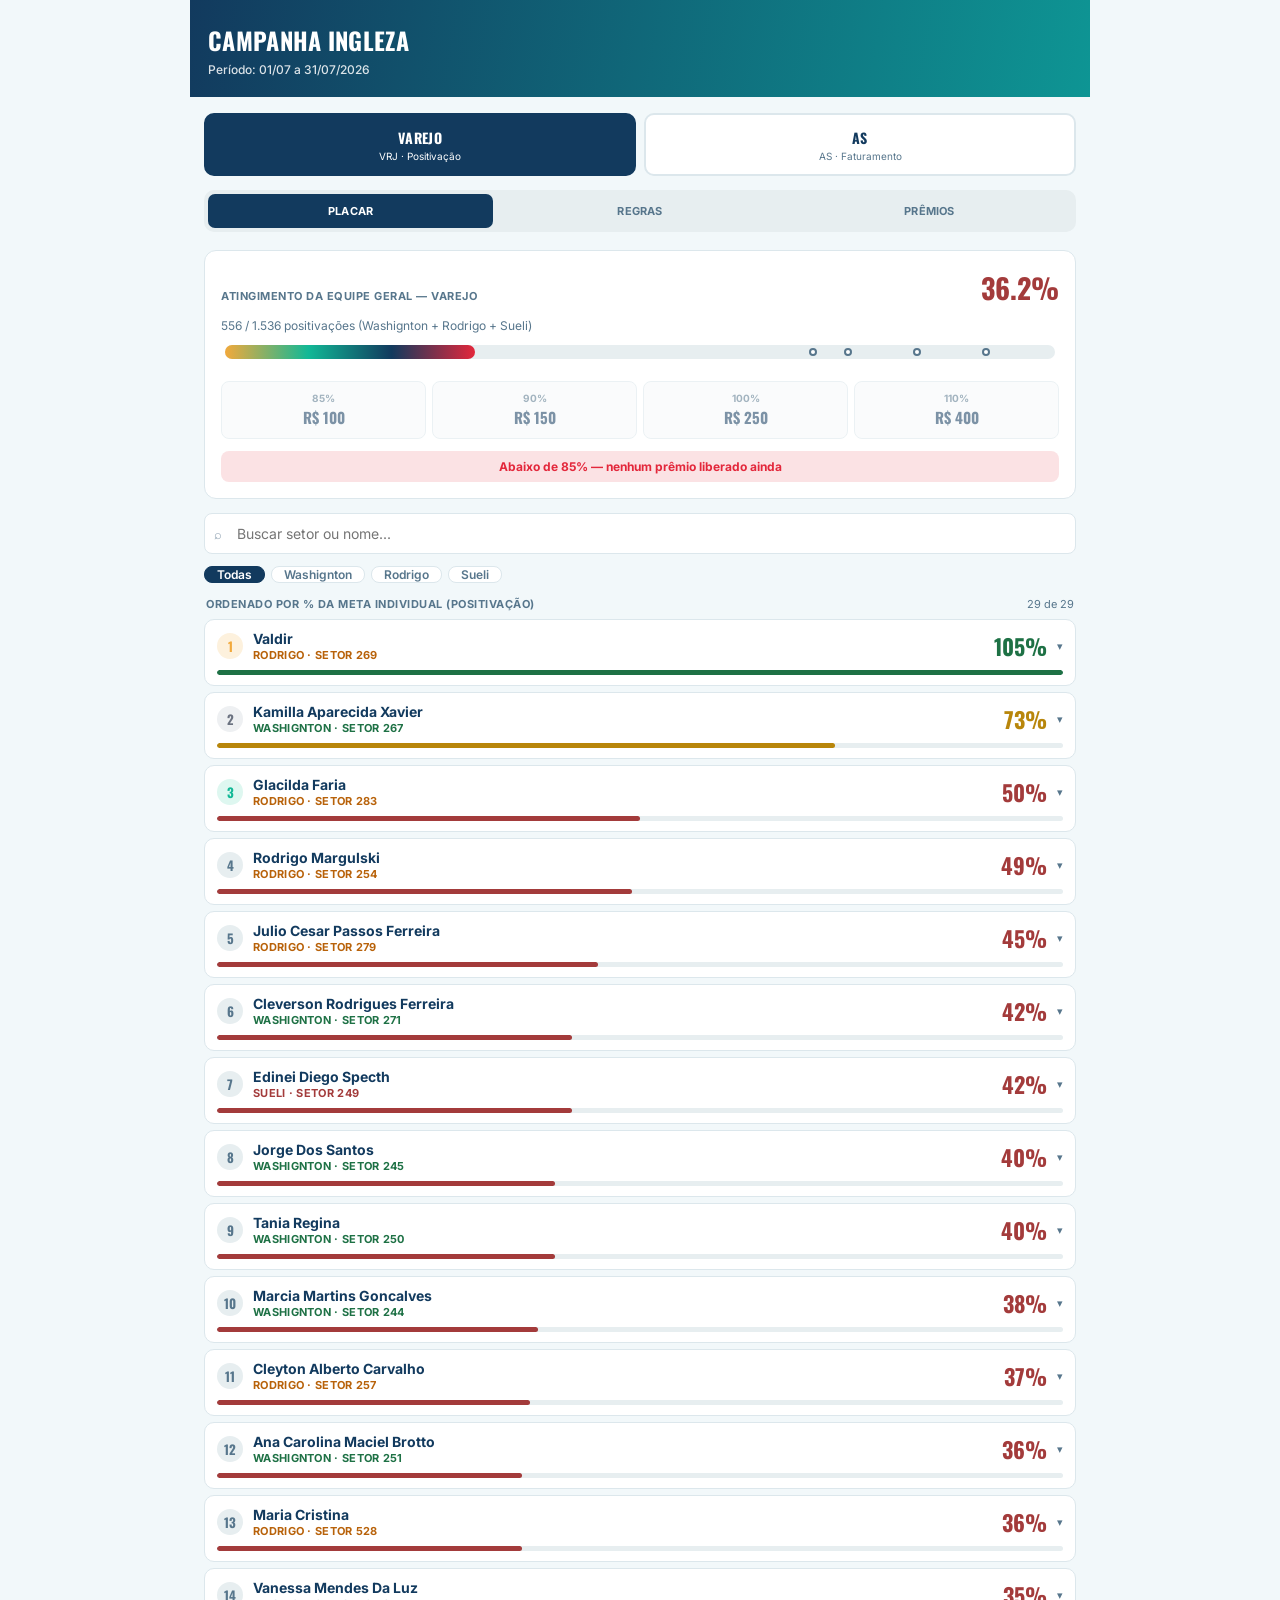
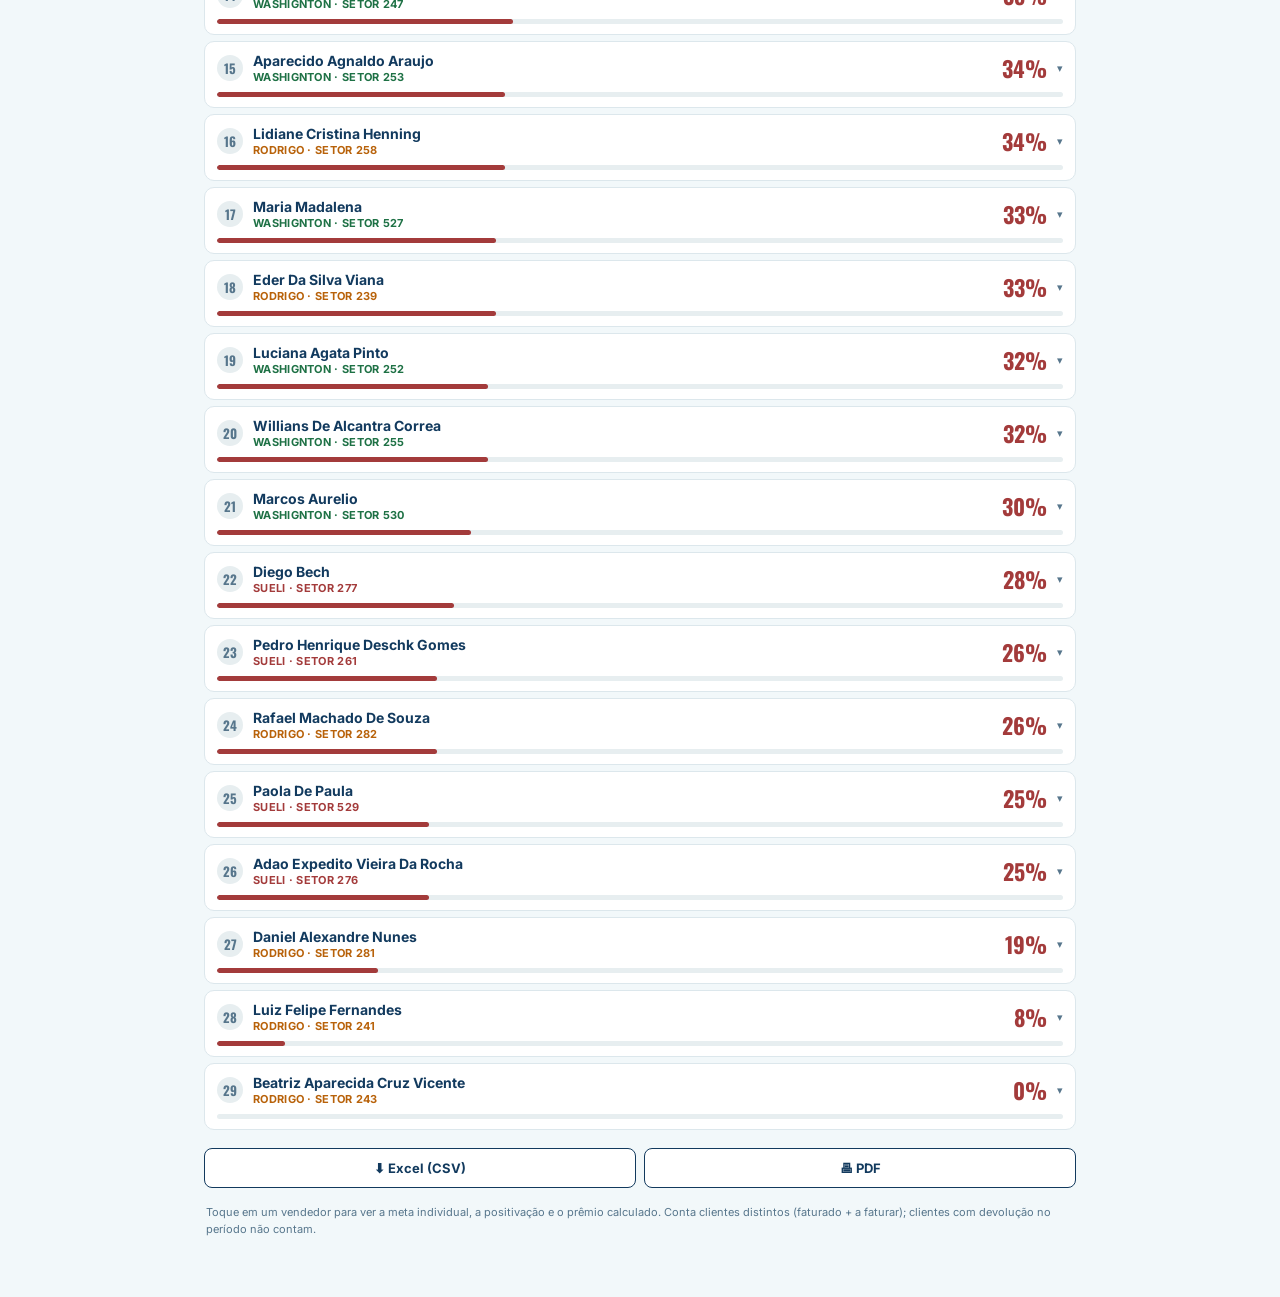
==== campanha-ingleza/index.html @ 00027674 "Campanha Ingleza: adiciona equipe AS (faturamento) ao lado do VRJ/Varejo" ====
<!DOCTYPE html>
<html lang="pt-BR">
<head>
<meta charset="UTF-8">
<meta name="viewport" content="width=device-width, initial-scale=1.0">
<title>Campanha Ingleza</title>
<link rel="preconnect" href="https://fonts.googleapis.com">
<link href="https://fonts.googleapis.com/css2?family=Oswald:wght@500;600;700&family=Inter:wght@400;500;600;700;800&display=swap" rel="stylesheet">
<link rel="stylesheet" href="style.css">
</head>
<body>
<div class="wrap">

  <div class="topbar">
    <h1>Campanha Ingleza</h1>
    <div class="periodo" id="periodoLabel"></div>
  </div>

  <div class="modo-switch no-print" id="modoSwitch"></div>

  <div class="secnav no-print" id="secNav"></div>

  <!-- ============ SECAO: PLACAR ============ -->
  <div class="section active" id="sec-placar">
    <div class="card gate-card" id="gateCard"></div>

    <div class="filters no-print">
      <div class="search-box">
        <span class="search-icon">⌕</span>
        <input id="buscaInput" type="text" placeholder="Buscar setor ou nome...">
      </div>
    </div>
    <div class="filters no-print" style="margin-bottom:14px;">
      <div class="team-chips" id="teamChips" style="flex:1"></div>
    </div>

    <div class="sort-row">
      <span class="sort-label" id="sortLabel">Ordenado por % da meta individual</span>
      <span class="count-label" id="countLabel"></span>
    </div>

    <div class="board" id="board"></div>

    <div class="actions no-print">
      <button class="btn" onclick="exportCSV()">⬇ Excel (CSV)</button>
      <button class="btn" onclick="window.print()">🖶 PDF</button>
    </div>

    <div class="legend" id="legendText"></div>
  </div>

  <!-- ============ SECAO: REGRAS ============ -->
  <div class="section" id="sec-regras">
    <div class="card">
      <h2 id="regrasTitulo">Regras da Campanha</h2>
      <div id="regrasLista"></div>
    </div>
    <div class="card">
      <h2>Recompensa de Liderança</h2>
      <div class="txt" id="liderancaTexto" style="font-size:13px;color:var(--ink-soft);line-height:1.6;"></div>
      <div class="lideranca-box" id="liderancaBox"></div>
    </div>
  </div>

  <!-- ============ SECAO: PREMIOS ============ -->
  <div class="section" id="sec-premios">
    <div class="legend" id="premiosLegenda" style="margin:0 0 10px;"></div>
    <div class="geral-strip" id="premiosTotal"></div>
    <div class="sort-row" style="margin-top:14px;">
      <span class="sort-label">Ordenado por prêmio</span>
      <span class="count-label" id="premiosCount"></span>
    </div>
    <div class="board" id="premiosBoard"></div>
    <div class="actions no-print">
      <button class="btn" onclick="exportPremiosCSV()">⬇ Excel (CSV)</button>
      <button class="btn" onclick="window.print()">🖶 PDF</button>
    </div>
  </div>

</div>

<script src="script.js"></script>
</body>
</html>
---- campanha-ingleza/style.css ----
:root {
    --bg: #F2F8FA;
    --panel: #FFFFFF;
    --line: #DCE7EC;
    --ink: #123A5E;
    --ink-soft: #57768C;
    --teal: #0E9594;
    --teal-soft: #E1F5F3;
    --faixa85: #F2A93B;
    --faixa85-bg: #FDF1DD;
    --faixa90: #12B896;
    --faixa90-bg: #DEF7F0;
    --faixa100: #123A5E;
    --faixa100-bg: #E4EBF1;
    --faixa110: #E3273B;
    --faixa110-bg: #FBE2E4;
    --faixa95: #3B5BA5;
    --faixa95-bg: #E6EBF6;
    --wash: #1E7145;
    --rodrigo: #B8620A;
    --sueli: #A33B3B;
  }
  * { box-sizing: border-box; -webkit-tap-highlight-color: transparent; }
  html { -webkit-text-size-adjust: 100%; }
  body {
    margin: 0; font-family: 'Inter', Arial, sans-serif; background: var(--bg);
    color: var(--ink); -webkit-font-smoothing: antialiased;
  }
  .display { font-family: 'Oswald', 'Inter', sans-serif; }
  .num { font-variant-numeric: tabular-nums; }
  .wrap { max-width: 900px; margin: 0 auto; padding: 0 14px 60px; }

  /* ---- Header: faixa em gradiente, igual ao material da mecanica ---- */
  .topbar {
    margin: 0 -14px 16px; padding: 22px 18px 20px;
    background: linear-gradient(100deg, #123A5E 0%, #0E9594 100%);
    color: #fff;
  }
  .topbar h1 {
    font-family: 'Oswald', sans-serif; font-weight: 700; font-size: 24px; margin: 0;
    letter-spacing: 0.3px; text-transform: uppercase; color: #fff;
  }
  .topbar .periodo { font-size: 12px; color: rgba(255,255,255,.85); font-weight: 500; margin-top: 4px; }

  /* ---- Alternador Varejo / AS ---- */
  .modo-switch { display: grid; grid-template-columns: repeat(2, 1fr); gap: 8px; margin-bottom: 14px; }
  .modo-btn {
    padding: 12px 8px; border-radius: 10px; border: 2px solid var(--line); background: var(--panel);
    text-align: center; cursor: pointer;
  }
  .modo-btn .mn { font-family: 'Oswald', sans-serif; font-weight: 700; font-size: 14px; text-transform: uppercase; letter-spacing: .3px; color: var(--ink); }
  .modo-btn .md { font-size: 10px; color: var(--ink-soft); margin-top: 2px; }
  .modo-btn.active { border-color: var(--ink); background: var(--ink); }
  .modo-btn.active .mn, .modo-btn.active .md { color: #fff; }

  /* ---- Section nav ---- */
  .secnav {
    display: grid; grid-template-columns: repeat(3, 1fr); gap: 4px; margin-bottom: 18px;
    background: #E7EEF0; padding: 4px; border-radius: 10px;
  }
  .secnav .item {
    font-size: 11px; font-weight: 700; text-align: center; padding: 10px 1px; border-radius: 7px;
    cursor: pointer; color: var(--ink-soft); text-transform: uppercase; letter-spacing: .2px;
  }
  .secnav .item.active { background: var(--ink); color: #fff; }
  .section { display: none; }
  .section.active { display: block; }

  /* ---- Gate / faixa da equipe ---- */
  .gate-card { padding: 18px 18px 14px; }
  .gate-head { display: flex; justify-content: space-between; align-items: baseline; margin-bottom: 10px; }
  .gate-title { font-size: 11px; text-transform: uppercase; letter-spacing: .5px; font-weight: 700; color: var(--ink-soft); }
  .gate-pct { font-family: 'Oswald', sans-serif; font-size: 28px; font-weight: 700; }
  .gate-nums { font-size: 12px; color: var(--ink-soft); margin-bottom: 12px; }
  .gate-track { position: relative; height: 14px; background: #E7EEF0; border-radius: 7px; overflow: visible; margin: 12px 4px 10px; }
  .gate-fill { position: absolute; left:0; top:0; height: 100%; border-radius: 7px; }
  .gate-marker { position: absolute; top: 0; transform: translateX(-50%); text-align: center; }
  .gate-marker .dot { width: 8px; height: 8px; border-radius: 50%; background: #fff; border: 2px solid var(--ink-soft); margin: 3px auto 0; }
  .gate-marker.active .dot { border-color: var(--ink); background: var(--ink); width: 10px; height: 10px; margin-top: 2px; }
  .gate-faixas { display: grid; gap: 6px; margin-top: 22px; }
  .gate-faixa { text-align: center; padding: 10px 4px; border-radius: 8px; border: 1.5px solid var(--line); background: #F7F9FA; opacity: .55; }
  .gate-faixa.ativa { opacity: 1; box-shadow: 0 2px 6px rgba(0,0,0,.08); }
  .gate-faixa.f85.ativa { background: var(--faixa85-bg); border-color: var(--faixa85); }
  .gate-faixa.f90.ativa { background: var(--faixa90-bg); border-color: var(--faixa90); }
  .gate-faixa.f95.ativa { background: var(--faixa95-bg); border-color: var(--faixa95); }
  .gate-faixa.f100.ativa { background: var(--faixa100-bg); border-color: var(--faixa100); }
  .gate-faixa.f110.ativa { background: var(--faixa110-bg); border-color: var(--faixa110); }
  .gate-faixa .fn { font-size: 9px; font-weight: 700; text-transform: uppercase; letter-spacing: .3px; color: var(--ink-soft); display: block; margin-bottom: 2px; }
  .gate-faixa .fp { font-size: 10px; font-weight: 700; color: var(--ink-soft); text-transform: uppercase; }
  .gate-faixa .fv { font-family: 'Oswald', sans-serif; font-size: 15px; font-weight: 700; margin-top: 2px; }
  .gate-faixa.f85.ativa .fv { color: var(--faixa85); }
  .gate-faixa.f90.ativa .fv { color: var(--faixa90); }
  .gate-faixa.f95.ativa .fv { color: var(--faixa95); }
  .gate-faixa.f100.ativa .fv { color: var(--faixa100); }
  .gate-faixa.f110.ativa .fv { color: var(--faixa110); }
  .gate-status { margin-top: 12px; font-size: 12px; text-align: center; padding: 8px; border-radius: 8px; font-weight: 700; }
  .gate-status.abaixo { background: var(--faixa110-bg); color: var(--faixa110); }
  .gate-status.acima { background: var(--teal-soft); color: var(--teal); }

  /* ---- Regras da campanha ---- */
  .regra { display: flex; gap: 10px; padding: 10px 0; border-bottom: 1px dashed var(--line); }
  .regra:last-child { border-bottom: none; }
  .regra .ico { flex-shrink: 0; width: 22px; height: 22px; border-radius: 50%; background: var(--teal-soft); color: var(--teal); display: flex; align-items: center; justify-content: center; font-size: 12px; font-weight: 700; }
  .regra .txt { font-size: 13px; line-height: 1.5; color: var(--ink-soft); }
  .regra .txt b { color: var(--ink); }
  .lideranca-box { background: var(--teal-soft); border: 1px solid var(--teal); border-radius: 8px; padding: 12px 14px; margin-top: 6px; font-size: 13px; color: var(--ink); font-weight: 700; }

  /* ---- Filters ---- */
  .filters { display: flex; gap: 8px; margin-bottom: 12px; }
  .search-box { position: relative; flex: 1; }
  .search-box input, select {
    width: 100%; padding: 11px 12px 11px 12px; border-radius: 8px; border: 1.5px solid var(--line);
    background: var(--panel); font-size: 14px; color: var(--ink); font-family: 'Inter', sans-serif;
  }
  .search-box input { padding-left: 32px; }
  .search-box input:focus, select:focus { outline: 2px solid var(--ink); outline-offset: 1px; }
  .search-icon { position: absolute; left: 10px; top: 50%; transform: translateY(-50%); font-size: 13px; opacity: .5; }
  .team-chips { display: flex; gap: 6px; }
  .chip {
    padding: 0 12px; border-radius: 8px; border: 1.5px solid var(--line); background: var(--panel);
    font-size: 12px; font-weight: 600; color: var(--ink-soft); cursor: pointer; display: flex; align-items: center;
  }
  .chip.active { border-color: var(--ink); background: var(--ink); color: #fff; }

  .sort-row { display: flex; justify-content: space-between; align-items: center; margin-bottom: 8px; padding: 0 2px; }
  .sort-label { font-size: 11px; text-transform: uppercase; letter-spacing: .5px; color: var(--ink-soft); font-weight: 700; }
  .count-label { font-size: 11px; color: var(--ink-soft); }

  /* ---- Vendor rows ---- */
  .board { display: flex; flex-direction: column; gap: 6px; }
  .vrow { background: var(--panel); border: 1px solid var(--line); border-radius: 10px; padding: 10px 12px; cursor: pointer; }
  .vrow.sup { background: #EEF3F4; border-style: dashed; }
  .vrow-top { display: flex; align-items: center; gap: 10px; }
  .pos-badge {
    font-family: 'Oswald', sans-serif; font-weight: 700; font-size: 13px; width: 26px; height: 26px;
    border-radius: 50%; display: flex; align-items: center; justify-content: center; flex-shrink: 0;
    background: #E7EEF0; color: var(--ink-soft);
  }
  .pos-badge.gold { background: var(--faixa85-bg); color: var(--faixa85); }
  .pos-badge.silver { background: #EEF0F2; color: #6B7280; }
  .pos-badge.bronze { background: var(--faixa90-bg); color: var(--faixa90); }
  .vname { flex: 1; min-width: 0; }
  .vname .n { font-weight: 700; font-size: 14px; color: var(--ink); white-space: nowrap; overflow: hidden; text-overflow: ellipsis; }
  .vname .t { font-size: 11px; font-weight: 700; text-transform: uppercase; letter-spacing: .3px; margin-top: 1px; }
  .vpct { font-family: 'Oswald', sans-serif; font-weight: 700; font-size: 22px; text-align: right; min-width: 58px; }
  .vtrack { height: 5px; background: #E7EEF0; border-radius: 3px; margin-top: 8px; overflow: hidden; }
  .vfill { height: 100%; border-radius: 3px; }
  .vdetail { display: none; margin-top: 10px; padding-top: 10px; border-top: 1px dashed var(--line); grid-template-columns: repeat(3, 1fr); gap: 6px; text-align: center; }
  .vrow.open .vdetail { display: grid; }
  .vrow.open .chevron { transform: rotate(180deg); }
  .vdetail .k { font-size: 10px; text-transform: uppercase; letter-spacing: .3px; color: var(--ink-soft); font-weight: 700; }
  .vdetail .v { font-family: 'Oswald', sans-serif; font-size: 17px; font-weight: 600; margin-top: 2px; }
  .premio-full { grid-column: 1 / -1; margin-top: 4px; padding-top: 8px; border-top: 1px dashed var(--line); }
  .chevron { font-size: 11px; color: var(--ink-soft); transition: transform .15s ease; flex-shrink: 0; }
  .empty { text-align: center; padding: 30px 10px; color: var(--ink-soft); font-size: 13px; }

  /* ---- Premios ---- */
  .premio-marks { display: flex; gap: 8px; margin-top: 8px; flex-wrap: wrap; }
  .premio-ind { font-size: 10px; font-weight: 700; padding: 3px 8px; border-radius: 6px; background: #E7EEF0; color: var(--ink-soft); }
  .premio-ind.ok { background: var(--teal-soft); color: var(--teal); }

  .actions { display: flex; gap: 8px; margin: 18px 0 4px; }
  .btn {
    flex: 1; display: flex; align-items: center; justify-content: center; gap: 6px; padding: 11px;
    border-radius: 8px; border: 1.5px solid var(--ink); background: var(--panel); color: var(--ink);
    font-size: 13px; font-weight: 700; cursor: pointer; font-family: 'Inter', sans-serif;
  }
  .btn:active { background: var(--ink); color: #fff; }
  .btn.wide { flex: none; width: 100%; }
  .btn.primary { background: var(--ink); color: #fff; }

  .legend { margin-top: 16px; font-size: 11px; color: var(--ink-soft); line-height: 1.5; padding: 0 2px; }
  .card {
    background: var(--panel); border: 1px solid var(--line); border-radius: 12px; padding: 16px; margin-bottom: 14px;
  }
  .card h2 { font-family: 'Oswald', sans-serif; font-size: 16px; text-transform: uppercase; letter-spacing: .3px; margin: 0 0 12px; color: var(--ink); }

  .geral-strip {
    display: flex; justify-content: space-between; background: var(--teal-soft); border: 1px solid var(--teal);
    border-radius: 8px; padding: 10px 14px; margin-top: 14px; font-size: 12px;
  }
  .geral-strip b { font-family: 'Oswald', sans-serif; font-size: 15px; display: block; color: var(--ink); }

  @media print {
    .no-print { display: none !important; }
    .section { display: none !important; }
    .section.print-active { display: block !important; }
    .vdetail { display: grid !important; }
  }
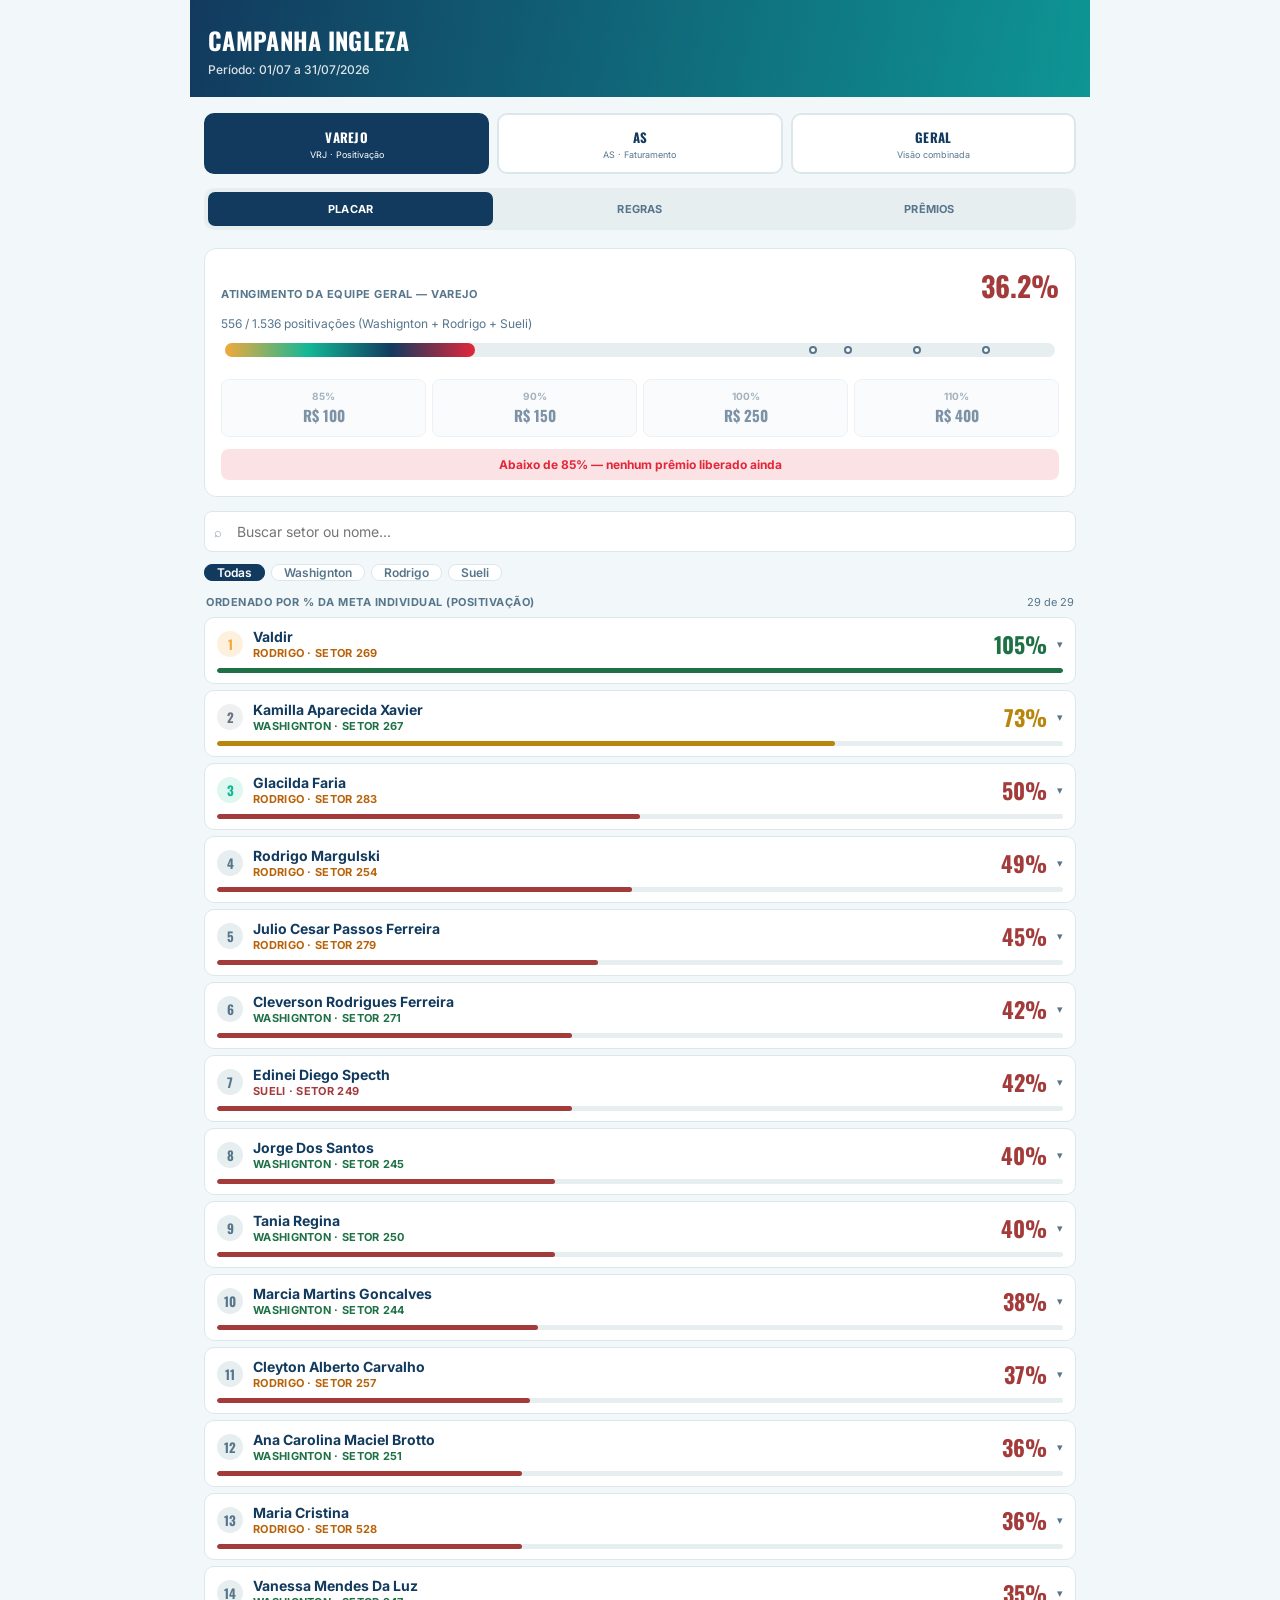
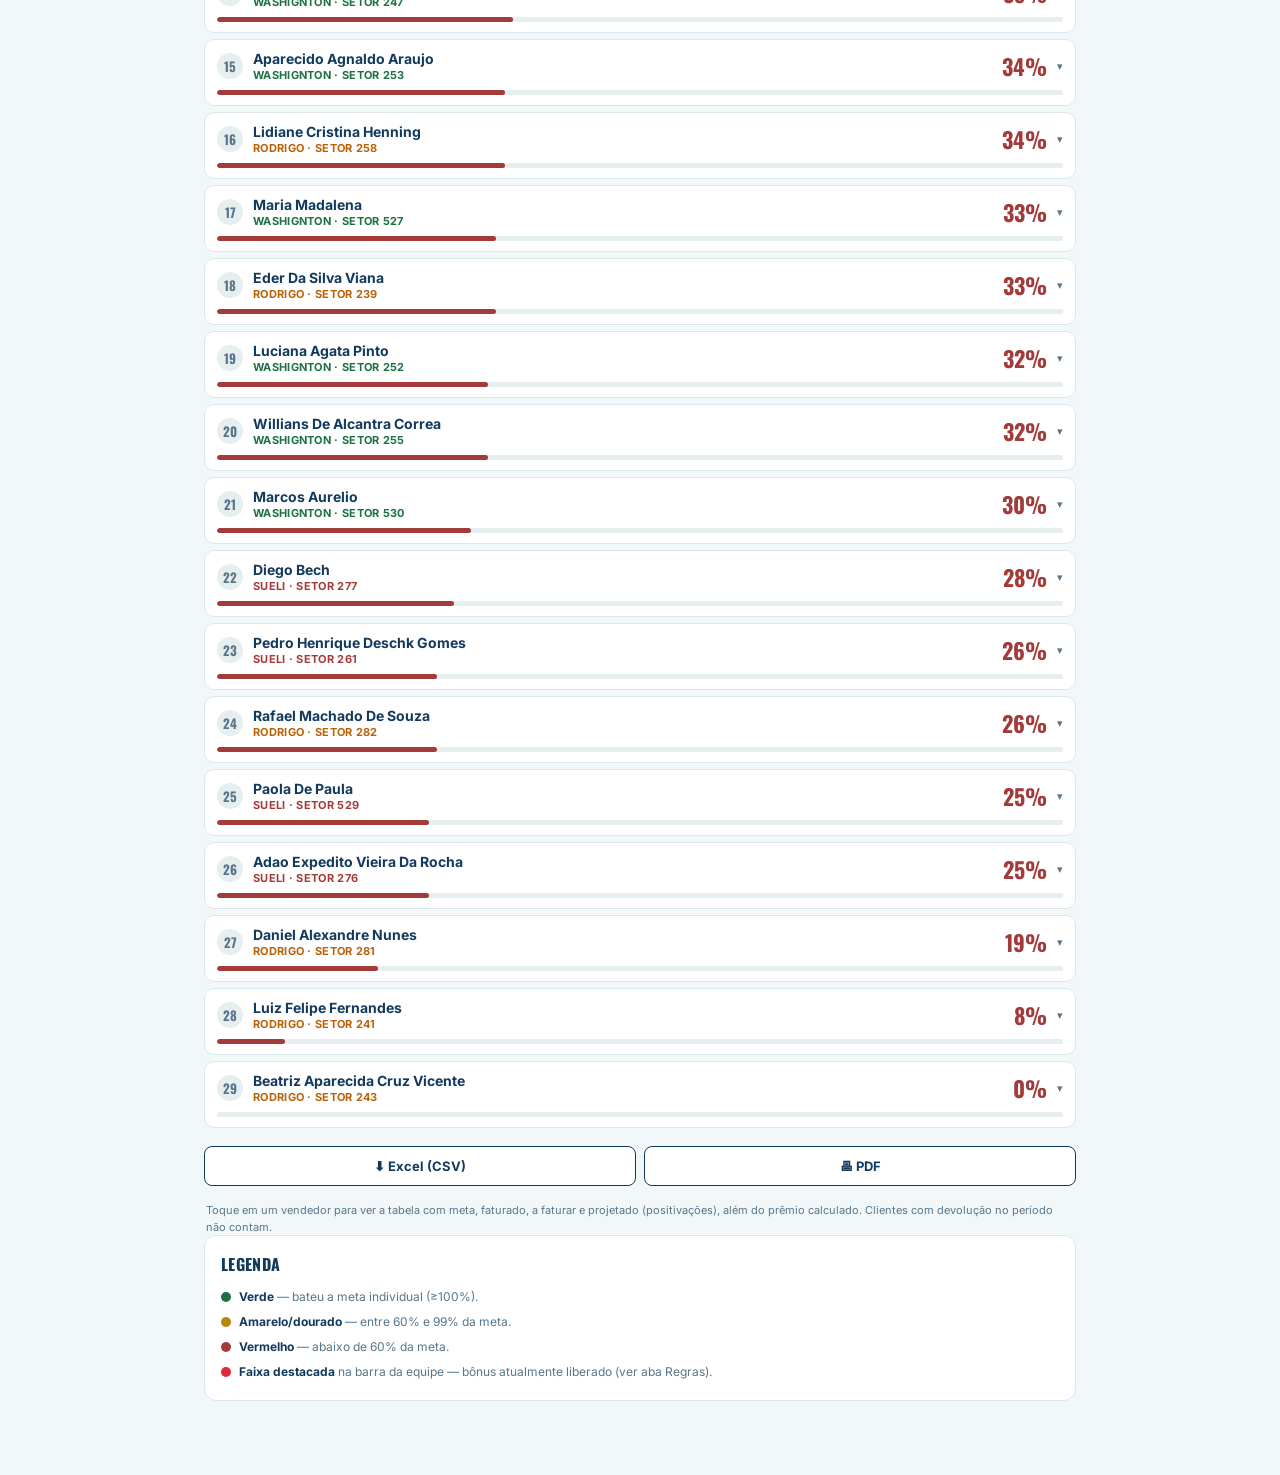
==== commit b7dac528: "Campanha Ingleza: tabela detalhada (meta/faturado/a faturar/projetado), modo Geral e legenda" ====
--- a/campanha-ingleza/index.html
+++ b/campanha-ingleza/index.html
@@ -47,19 +47,12 @@
     </div>
 
     <div class="legend" id="legendText"></div>
+    <div class="card legenda-card no-print" id="legendaCard"></div>
   </div>
 
   <!-- ============ SECAO: REGRAS ============ -->
   <div class="section" id="sec-regras">
-    <div class="card">
-      <h2 id="regrasTitulo">Regras da Campanha</h2>
-      <div id="regrasLista"></div>
-    </div>
-    <div class="card">
-      <h2>Recompensa de Liderança</h2>
-      <div class="txt" id="liderancaTexto" style="font-size:13px;color:var(--ink-soft);line-height:1.6;"></div>
-      <div class="lideranca-box" id="liderancaBox"></div>
-    </div>
+    <div id="regrasContainer"></div>
   </div>
 
   <!-- ============ SECAO: PREMIOS ============ -->
--- a/campanha-ingleza/style.css
+++ b/campanha-ingleza/style.css
@@ -42,16 +42,24 @@
   }
   .topbar .periodo { font-size: 12px; color: rgba(255,255,255,.85); font-weight: 500; margin-top: 4px; }
 
-  /* ---- Alternador Varejo / AS ---- */
-  .modo-switch { display: grid; grid-template-columns: repeat(2, 1fr); gap: 8px; margin-bottom: 14px; }
+  /* ---- Alternador Varejo / AS / Geral ---- */
+  .modo-switch { display: grid; grid-template-columns: repeat(3, 1fr); gap: 8px; margin-bottom: 14px; }
   .modo-btn {
-    padding: 12px 8px; border-radius: 10px; border: 2px solid var(--line); background: var(--panel);
+    padding: 12px 6px; border-radius: 10px; border: 2px solid var(--line); background: var(--panel);
     text-align: center; cursor: pointer;
   }
-  .modo-btn .mn { font-family: 'Oswald', sans-serif; font-weight: 700; font-size: 14px; text-transform: uppercase; letter-spacing: .3px; color: var(--ink); }
-  .modo-btn .md { font-size: 10px; color: var(--ink-soft); margin-top: 2px; }
+  .modo-btn .mn { font-family: 'Oswald', sans-serif; font-weight: 700; font-size: 13px; text-transform: uppercase; letter-spacing: .3px; color: var(--ink); }
+  .modo-btn .md { font-size: 9px; color: var(--ink-soft); margin-top: 2px; }
   .modo-btn.active { border-color: var(--ink); background: var(--ink); }
   .modo-btn.active .mn, .modo-btn.active .md { color: #fff; }
+
+  /* ---- Badge de campanha (usado no modo Geral pra distinguir VRJ/AS) ---- */
+  .campanha-badge {
+    display: inline-block; font-size: 9px; font-weight: 700; letter-spacing: .3px; padding: 2px 7px;
+    border-radius: 5px; margin-right: 6px; vertical-align: middle;
+  }
+  .campanha-badge.varejo { background: var(--teal-soft); color: var(--teal); }
+  .campanha-badge.as { background: var(--faixa95-bg); color: var(--faixa95); }
 
   /* ---- Section nav ---- */
   .secnav {
@@ -145,12 +153,18 @@
   .vpct { font-family: 'Oswald', sans-serif; font-weight: 700; font-size: 22px; text-align: right; min-width: 58px; }
   .vtrack { height: 5px; background: #E7EEF0; border-radius: 3px; margin-top: 8px; overflow: hidden; }
   .vfill { height: 100%; border-radius: 3px; }
-  .vdetail { display: none; margin-top: 10px; padding-top: 10px; border-top: 1px dashed var(--line); grid-template-columns: repeat(3, 1fr); gap: 6px; text-align: center; }
-  .vrow.open .vdetail { display: grid; }
+  .vdetail { display: none; margin-top: 10px; padding-top: 10px; border-top: 1px dashed var(--line); }
+  .vrow.open .vdetail { display: block; }
   .vrow.open .chevron { transform: rotate(180deg); }
-  .vdetail .k { font-size: 10px; text-transform: uppercase; letter-spacing: .3px; color: var(--ink-soft); font-weight: 700; }
-  .vdetail .v { font-family: 'Oswald', sans-serif; font-size: 17px; font-weight: 600; margin-top: 2px; }
-  .premio-full { grid-column: 1 / -1; margin-top: 4px; padding-top: 8px; border-top: 1px dashed var(--line); }
+  table.vtable { width: 100%; border-collapse: collapse; font-size: 11px; }
+  table.vtable th {
+    font-size: 9px; text-transform: uppercase; letter-spacing: .2px; color: var(--ink-soft);
+    font-weight: 700; padding: 4px 2px; text-align: center; border-bottom: 2px solid var(--line);
+  }
+  table.vtable td { padding: 7px 2px; text-align: center; font-family: 'Oswald', sans-serif; font-weight: 600; font-size: 14px; }
+  .premio-full { margin-top: 8px; padding-top: 8px; border-top: 1px dashed var(--line); display: flex; justify-content: space-between; align-items: center; }
+  .premio-full .k { font-size: 11px; color: var(--ink-soft); max-width: 70%; line-height: 1.4; }
+  .premio-full .v { font-family: 'Oswald', sans-serif; font-size: 18px; font-weight: 700; }
   .chevron { font-size: 11px; color: var(--ink-soft); transition: transform .15s ease; flex-shrink: 0; }
   .empty { text-align: center; padding: 30px 10px; color: var(--ink-soft); font-size: 13px; }
 
@@ -181,6 +195,23 @@
   }
   .geral-strip b { font-family: 'Oswald', sans-serif; font-size: 15px; display: block; color: var(--ink); }
 
+  /* ---- Resumo executivo do modo Geral ---- */
+  .geral-resumo { display: grid; grid-template-columns: repeat(2, 1fr); gap: 10px; margin-bottom: 10px; }
+  .geral-mini { background: var(--panel); border: 1.5px solid var(--line); border-radius: 12px; padding: 14px; }
+  .geral-mini .gm-head { display: flex; justify-content: space-between; align-items: center; margin-bottom: 6px; }
+  .geral-mini .gm-nome { font-size: 11px; font-weight: 700; text-transform: uppercase; letter-spacing: .3px; color: var(--ink-soft); }
+  .geral-mini .gm-pct { font-family: 'Oswald', sans-serif; font-size: 22px; font-weight: 700; }
+  .geral-mini .gm-nums { font-size: 11px; color: var(--ink-soft); margin-bottom: 8px; }
+  .geral-mini .gm-track { height: 8px; background: #E7EEF0; border-radius: 4px; overflow: hidden; }
+  .geral-mini .gm-fill { height: 100%; border-radius: 4px; }
+  .geral-mini .gm-status { margin-top: 8px; font-size: 10px; font-weight: 700; text-align: center; padding: 5px; border-radius: 6px; }
+
+  /* ---- Legenda ---- */
+  .legenda-card h2 { margin-bottom: 8px; }
+  .legenda-item { display: flex; align-items: center; gap: 8px; padding: 5px 0; font-size: 12px; color: var(--ink-soft); }
+  .legenda-dot { width: 10px; height: 10px; border-radius: 50%; flex-shrink: 0; }
+  .legenda-item b { color: var(--ink); }
+
   @media print {
     .no-print { display: none !important; }
     .section { display: none !important; }
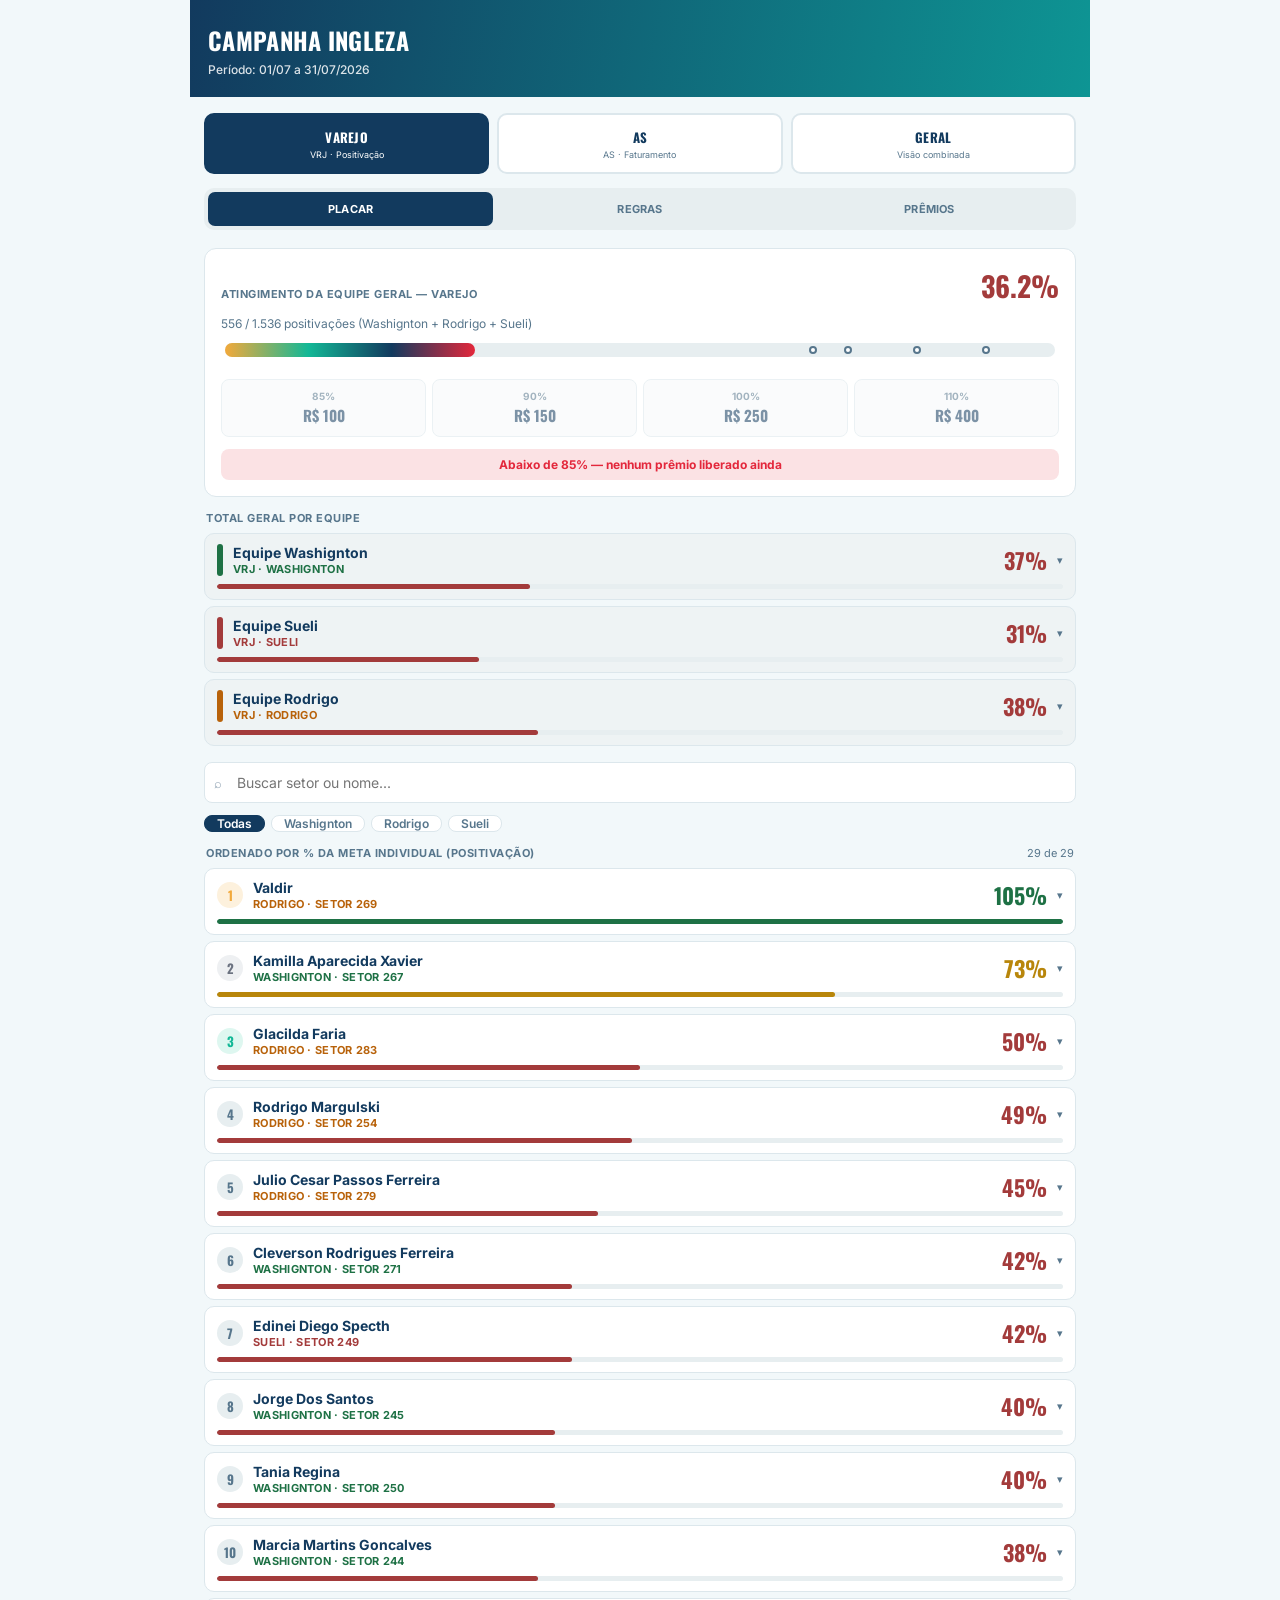
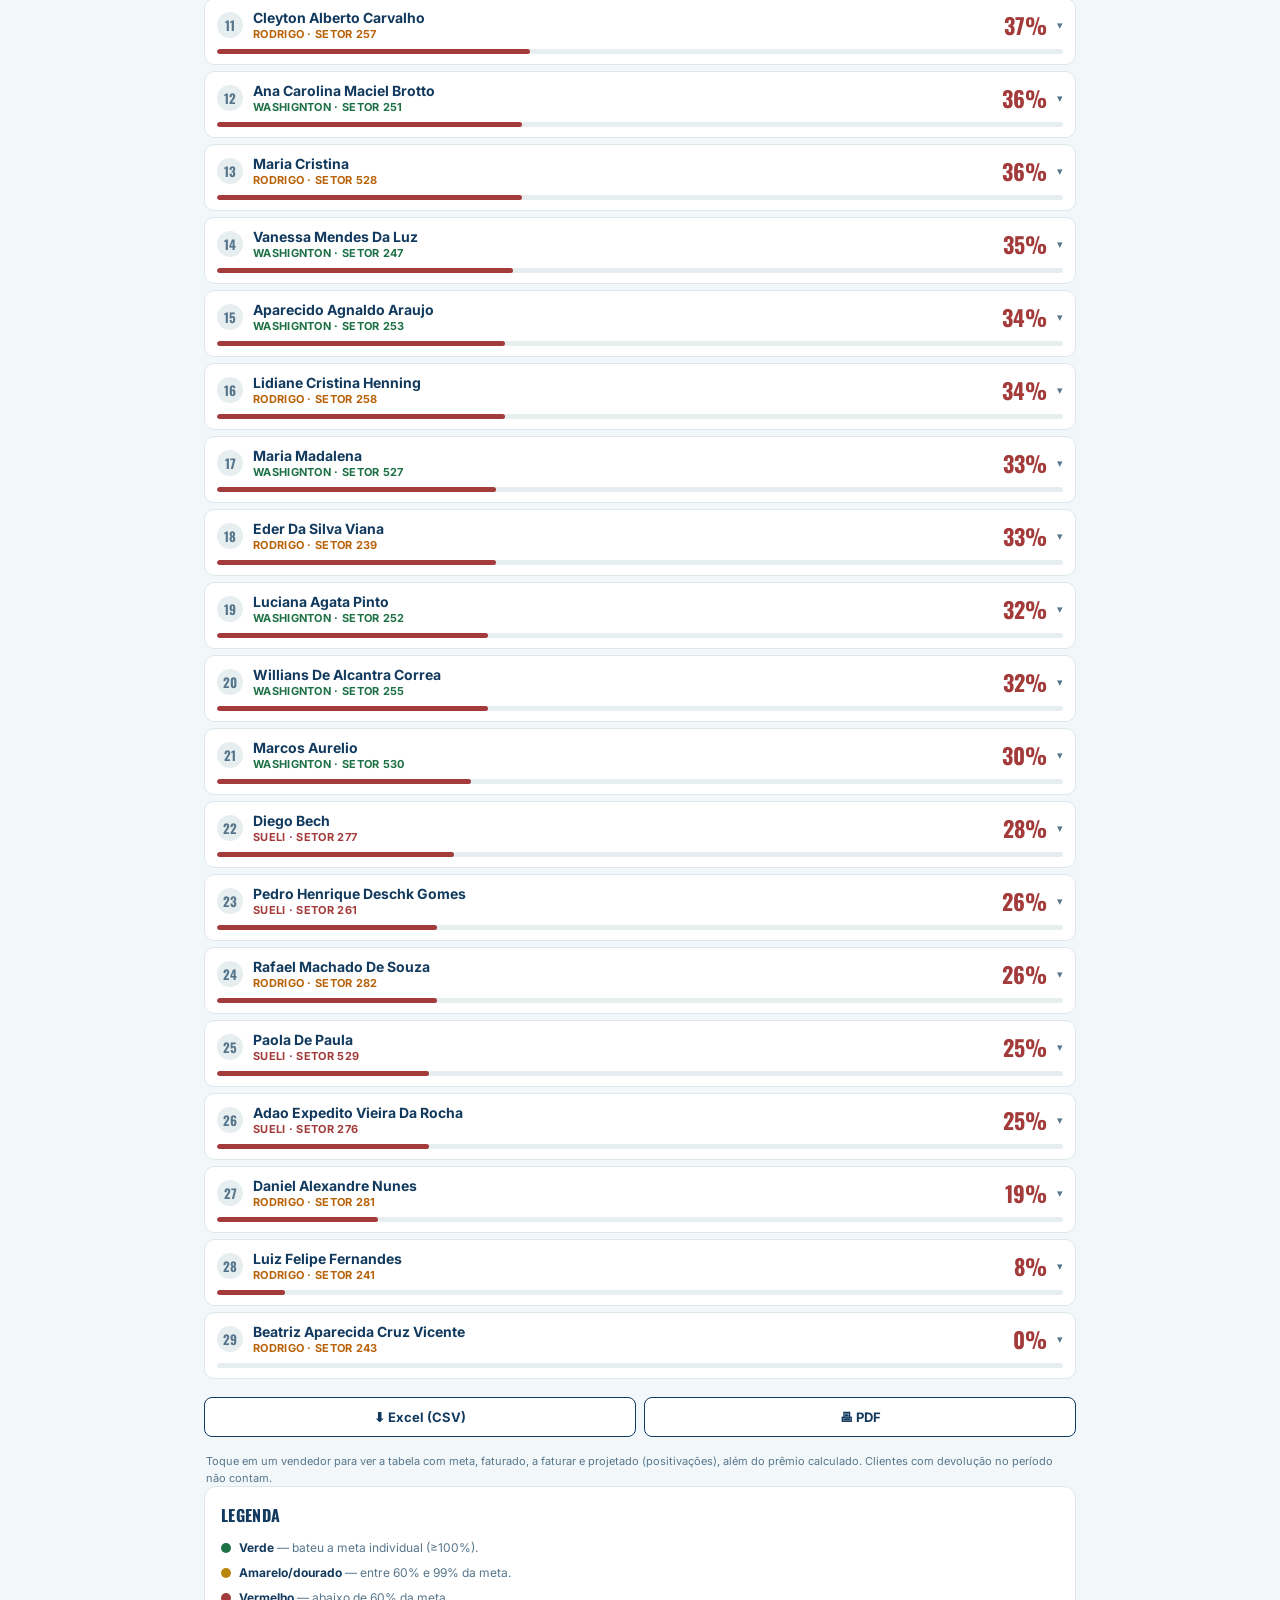
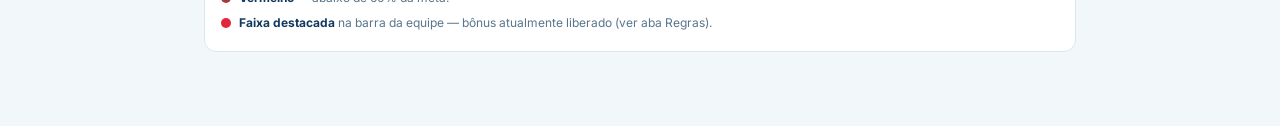
==== commit 4a55c927: "Campanha Ingleza: total por equipe, metricas cruzadas e resumo geral por filial (VJ+AS)" ====
--- a/campanha-ingleza/index.html
+++ b/campanha-ingleza/index.html
@@ -23,6 +23,13 @@
   <!-- ============ SECAO: PLACAR ============ -->
   <div class="section active" id="sec-placar">
     <div class="card gate-card" id="gateCard"></div>
+
+    <div id="filialSection"></div>
+
+    <div class="sort-row">
+      <span class="sort-label">Total geral por equipe</span>
+    </div>
+    <div class="board" id="equipeBoard" style="margin-bottom:16px;"></div>
 
     <div class="filters no-print">
       <div class="search-box">
--- a/campanha-ingleza/style.css
+++ b/campanha-ingleza/style.css
@@ -138,6 +138,18 @@
   .board { display: flex; flex-direction: column; gap: 6px; }
   .vrow { background: var(--panel); border: 1px solid var(--line); border-radius: 10px; padding: 10px 12px; cursor: pointer; }
   .vrow.sup { background: #EEF3F4; border-style: dashed; }
+  .vrow.equipe-row { border-style: solid; border-width: 1.5px; }
+  .equipe-flag { width: 6px; align-self: stretch; border-radius: 4px; flex-shrink: 0; }
+  .cruzado-linha { font-size: 10px; color: var(--ink-soft); margin-top: 3px; }
+  .cruzado-linha b { color: var(--ink); }
+
+  /* ---- Geral por filial ---- */
+  .filial-grid { display: grid; grid-template-columns: repeat(3, 1fr); gap: 8px; margin-bottom: 16px; }
+  .filial-card { background: var(--panel); border: 1.5px solid var(--line); border-radius: 10px; padding: 10px 6px; text-align: center; }
+  .filial-nome { font-size: 10px; font-weight: 700; text-transform: uppercase; letter-spacing: .2px; color: var(--ink-soft); margin-bottom: 6px; }
+  .filial-stat { display: flex; flex-direction: column; margin-bottom: 4px; }
+  .filial-stat .fk { font-size: 8px; color: var(--ink-soft); text-transform: uppercase; letter-spacing: .2px; }
+  .filial-stat .fv { font-family: 'Oswald', sans-serif; font-weight: 700; font-size: 12px; color: var(--ink); margin-top: 1px; }
   .vrow-top { display: flex; align-items: center; gap: 10px; }
   .pos-badge {
     font-family: 'Oswald', sans-serif; font-weight: 700; font-size: 13px; width: 26px; height: 26px;
